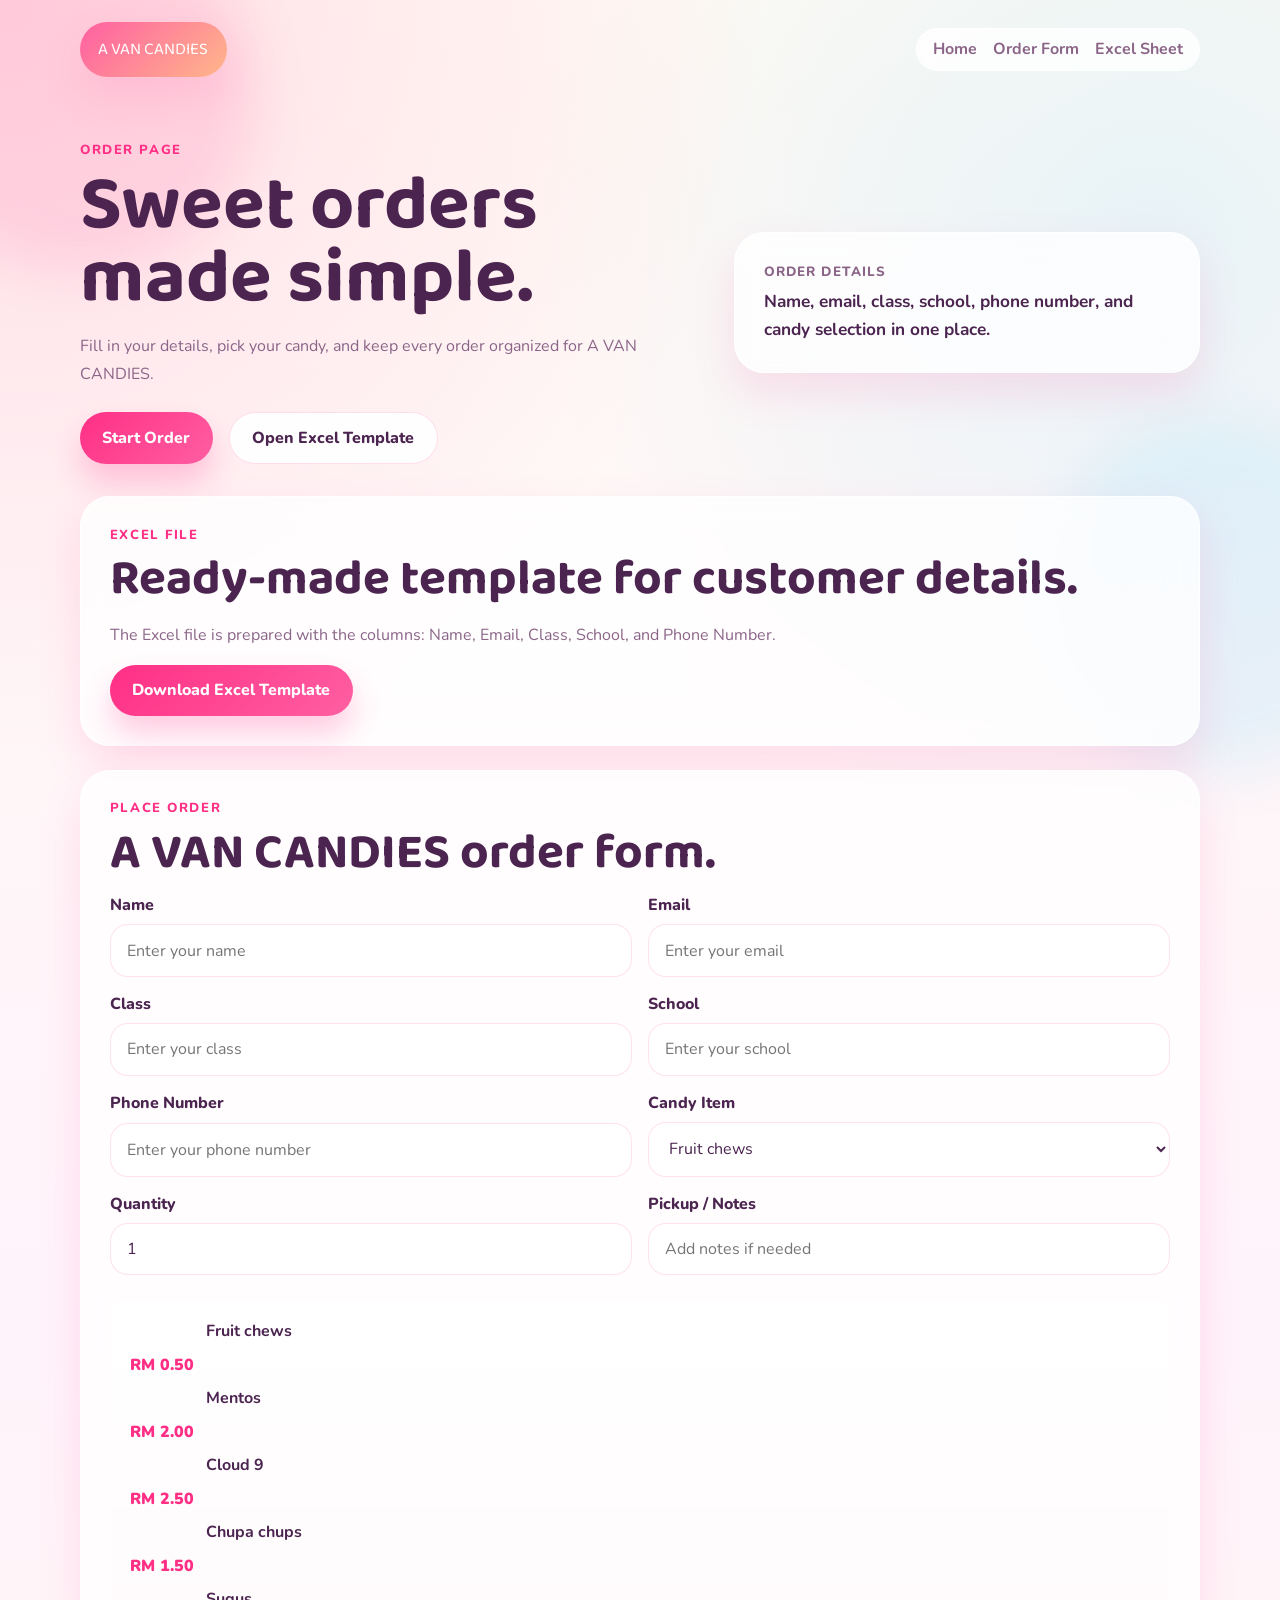
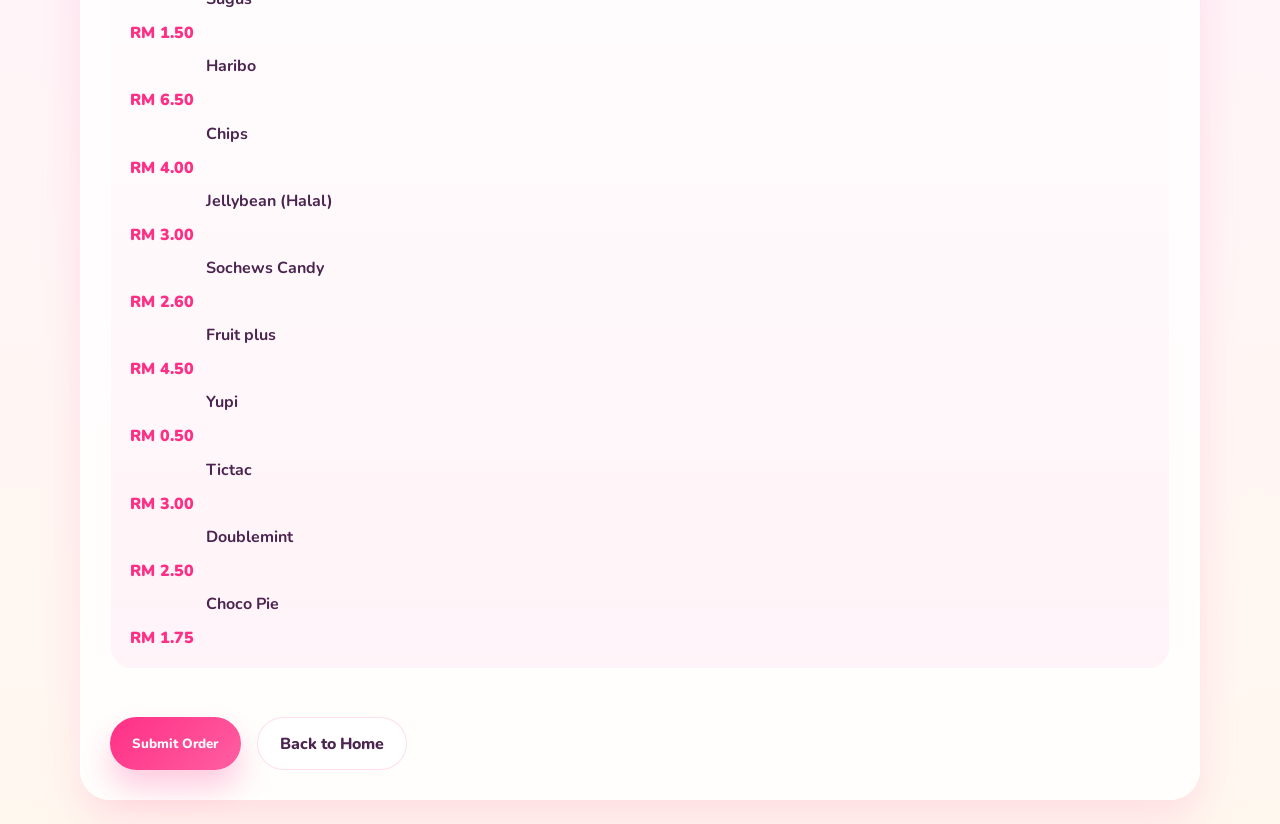
==== order.html @ fff5054a "Add files via upload" ====
<!DOCTYPE html>
<html lang="en">
<head>
    <meta charset="UTF-8">
    <meta name="viewport" content="width=device-width, initial-scale=1.0">
    <title>A VAN CANDIES | Order</title>
    <meta
        name="description"
        content="Place a candy order with A VAN CANDIES using a bright, simple order form."
    >
    <link rel="preconnect" href="https://fonts.googleapis.com">
    <link rel="preconnect" href="https://fonts.gstatic.com" crossorigin>
    <link
        href="https://fonts.googleapis.com/css2?family=Baloo+2:wght@400;600;700;800&family=Nunito:wght@400;600;700&display=swap"
        rel="stylesheet"
    >
    <link rel="stylesheet" href="order.css">
</head>
<body>
    <div class="background-glow background-glow-left"></div>
    <div class="background-glow background-glow-right"></div>

    <header class="site-header">
        <a class="brand-pill" href="index.html">A VAN CANDIES</a>
        <nav class="site-nav">
            <a href="index.html">Home</a>
            <a href="#order-form">Order Form</a>
            <a href="#sheet">Excel Sheet</a>
        </nav>
    </header>

    <main>
        <section class="hero">
            <div class="hero-copy">
                <p class="eyebrow">Order Page</p>
                <h1>Sweet orders made simple.</h1>
                <p class="hero-text">
                    Fill in your details, pick your candy, and keep every order organized for A VAN CANDIES.
                </p>
                <div class="hero-actions">
                    <a class="button button-primary" href="#order-form">Start Order</a>
                    <a class="button button-secondary" href="customer_orders_template.xlsx">Open Excel Template</a>
                </div>
            </div>
            <div class="hero-card">
                <span>Order Details</span>
                <strong>Name, email, class, school, phone number, and candy selection in one place.</strong>
            </div>
        </section>

        <section class="sheet-card" id="sheet">
            <div class="section-heading">
                <p class="eyebrow">Excel File</p>
                <h2>Ready-made template for customer details.</h2>
            </div>
            <p class="section-text">
                The Excel file is prepared with the columns: Name, Email, Class, School, and Phone Number.
            </p>
            <a class="button button-primary" href="customer_orders_template.xlsx">Download Excel Template</a>
        </section>

        <section class="form-card" id="order-form">
            <div class="section-heading">
                <p class="eyebrow">Place Order</p>
                <h2>A VAN CANDIES order form.</h2>
            </div>

            <form class="order-form">
                <div class="form-grid">
                    <label>
                        <span>Name</span>
                        <input type="text" name="name" placeholder="Enter your name">
                    </label>
                    <label>
                        <span>Email</span>
                        <input type="email" name="email" placeholder="Enter your email">
                    </label>
                    <label>
                        <span>Class</span>
                        <input type="text" name="class" placeholder="Enter your class">
                    </label>
                    <label>
                        <span>School</span>
                        <input type="text" name="school" placeholder="Enter your school">
                    </label>
                    <label>
                        <span>Phone Number</span>
                        <input type="tel" name="phone" placeholder="Enter your phone number">
                    </label>
                    <label>
                        <span>Candy Item</span>
                        <select name="item">
                            <option>Fruit chews</option>
                            <option>Mentos</option>
                            <option>Cloud 9</option>
                            <option>Chupa chups</option>
                            <option>Sugus</option>
                            <option>Haribo</option>
                            <option>Chips</option>
                            <option>Jellybean (Halal)</option>
                            <option>Sochews Candy</option>
                            <option>Fruit plus</option>
                            <option>Yupi</option>
                            <option>Tictac</option>
                            <option>Doublemint</option>
                            <option>Choco Pie</option>
                        </select>
                    </label>
                    <label>
                        <span>Quantity</span>
                        <input type="number" name="quantity" min="1" value="1">
                    </label>
                    <label>
                        <span>Pickup / Notes</span>
                        <input type="text" name="notes" placeholder="Add notes if needed">
                    </label>
                </div>

                <div class="price-board">
                    <div class="price-row"><strong>Fruit chews</strong><span>RM 0.50</span></div>
                    <div class="price-row"><strong>Mentos</strong><span>RM 2.00</span></div>
                    <div class="price-row"><strong>Cloud 9</strong><span>RM 2.50</span></div>
                    <div class="price-row"><strong>Chupa chups</strong><span>RM 1.50</span></div>
                    <div class="price-row"><strong>Sugus</strong><span>RM 1.50</span></div>
                    <div class="price-row"><strong>Haribo</strong><span>RM 6.50</span></div>
                    <div class="price-row"><strong>Chips</strong><span>RM 4.00</span></div>
                    <div class="price-row"><strong>Jellybean (Halal)</strong><span>RM 3.00</span></div>
                    <div class="price-row"><strong>Sochews Candy</strong><span>RM 2.60</span></div>
                    <div class="price-row"><strong>Fruit plus</strong><span>RM 4.50</span></div>
                    <div class="price-row"><strong>Yupi</strong><span>RM 0.50</span></div>
                    <div class="price-row"><strong>Tictac</strong><span>RM 3.00</span></div>
                    <div class="price-row"><strong>Doublemint</strong><span>RM 2.50</span></div>
                    <div class="price-row"><strong>Choco Pie</strong><span>RM 1.75</span></div>
                </div>

                <div class="form-actions">
                    <button type="submit" class="button button-primary">Submit Order</button>
                    <a class="button button-secondary" href="index.html">Back to Home</a>
                </div>
            </form>
        </section>
    </main>
</body>
</html>
---- order.css ----
:root {
    --bg: #fff7ef;
    --surface: rgba(255, 255, 255, 0.8);
    --surface-strong: rgba(255, 255, 255, 0.9);
    --text: #4b2450;
    --muted: #8b6588;
    --pink: #ff5fa2;
    --pink-deep: #ff2f85;
    --yellow: #ffd95c;
    --blue: #7cd8ff;
    --peach: #ffb78a;
    --shadow: 0 20px 42px rgba(255, 95, 162, 0.16);
    --radius-xl: 30px;
    --radius-lg: 22px;
}

* {
    box-sizing: border-box;
}

body {
    margin: 0;
    min-height: 100vh;
    font-family: "Nunito", sans-serif;
    color: var(--text);
    background:
        radial-gradient(circle at top left, rgba(255, 95, 162, 0.18), transparent 28%),
        radial-gradient(circle at 90% 10%, rgba(124, 216, 255, 0.18), transparent 25%),
        linear-gradient(180deg, #fffaf4 0%, #fff3fb 55%, #fff8ef 100%);
}

a {
    color: inherit;
    text-decoration: none;
}

.background-glow {
    position: fixed;
    width: 22rem;
    height: 22rem;
    border-radius: 999px;
    filter: blur(26px);
    opacity: 0.35;
    z-index: -1;
}

.background-glow-left {
    top: -5rem;
    left: -6rem;
    background: rgba(255, 95, 162, 0.45);
}

.background-glow-right {
    right: -7rem;
    bottom: 8rem;
    background: rgba(124, 216, 255, 0.42);
}

.site-header,
main {
    width: min(1120px, calc(100% - 2rem));
    margin: 0 auto;
}

.site-header {
    display: flex;
    justify-content: space-between;
    align-items: center;
    padding: 1.4rem 0 0;
}

.brand-pill {
    display: inline-flex;
    align-items: center;
    padding: 0.85rem 1.15rem;
    border-radius: 999px;
    background: linear-gradient(135deg, var(--pink), var(--peach));
    color: white;
    font-family: "Baloo 2", cursive;
    font-size: 1.05rem;
    box-shadow: var(--shadow);
}

.site-nav {
    display: flex;
    gap: 1rem;
    padding: 0.6rem 1rem;
    border-radius: 999px;
    background: var(--surface);
    border: 1px solid rgba(255, 255, 255, 0.7);
    backdrop-filter: blur(14px);
}

.site-nav a {
    font-weight: 700;
    color: var(--muted);
}

.hero {
    display: grid;
    grid-template-columns: 1.15fr 0.85fr;
    gap: 1.5rem;
    align-items: center;
    padding: 4rem 0 2rem;
}

.eyebrow {
    margin: 0 0 0.7rem;
    color: var(--pink-deep);
    font-weight: 800;
    letter-spacing: 0.12em;
    text-transform: uppercase;
    font-size: 0.82rem;
}

.hero h1,
.section-heading h2 {
    margin: 0;
    font-family: "Baloo 2", cursive;
}

.hero h1 {
    font-size: clamp(3rem, 6vw, 5rem);
    line-height: 0.95;
    max-width: 10ch;
}

.hero-text,
.section-text {
    color: var(--muted);
    line-height: 1.75;
}

.hero-actions,
.form-actions {
    display: flex;
    gap: 1rem;
    margin-top: 1.5rem;
    flex-wrap: wrap;
}

.button {
    display: inline-flex;
    align-items: center;
    justify-content: center;
    min-height: 3.1rem;
    padding: 0.9rem 1.4rem;
    border-radius: 999px;
    border: 0;
    cursor: pointer;
    font-weight: 800;
    font-family: inherit;
}

.button-primary {
    color: white;
    background: linear-gradient(135deg, var(--pink-deep), var(--pink));
    box-shadow: 0 18px 30px rgba(255, 47, 133, 0.24);
}

.button-secondary {
    background: rgba(255, 255, 255, 0.92);
    color: var(--text);
    border: 1px solid rgba(255, 95, 162, 0.2);
}

.hero-card,
.sheet-card,
.form-card {
    padding: 1.8rem;
    border-radius: var(--radius-xl);
    background: var(--surface);
    border: 1px solid rgba(255, 255, 255, 0.75);
    backdrop-filter: blur(14px);
    box-shadow: var(--shadow);
}

.hero-card span {
    display: block;
    margin-bottom: 0.45rem;
    color: var(--muted);
    font-size: 0.84rem;
    font-weight: 800;
    letter-spacing: 0.08em;
    text-transform: uppercase;
}

.hero-card strong {
    font-size: 1.08rem;
    line-height: 1.6;
}

.sheet-card,
.form-card {
    margin-bottom: 1.5rem;
}

.section-heading {
    margin-bottom: 1rem;
}

.section-heading h2 {
    font-size: clamp(2rem, 4vw, 3.1rem);
    line-height: 1;
}

.order-form {
    display: grid;
    gap: 1.5rem;
}

.form-grid {
    display: grid;
    grid-template-columns: repeat(2, minmax(0, 1fr));
    gap: 1rem;
}

label {
    display: grid;
    gap: 0.5rem;
}

label span {
    font-weight: 800;
    color: var(--text);
}

input,
select {
    width: 100%;
    min-height: 3.2rem;
    padding: 0.9rem 1rem;
    border: 1px solid rgba(255, 95, 162, 0.18);
    border-radius: 18px;
    background: rgba(255, 255, 255, 0.9);
    color: var(--text);
    font: inherit;
}

.price-board {
    display: grid;
    gap: 0.7rem;
    padding: 1.2rem;
    border-radius: var(--radius-lg);
    background: linear-gradient(180deg, rgba(255, 255, 255, 0.92), rgba(255, 243, 248, 0.95));
    border: 1px solid rgba(255, 255, 255, 0.7);
}

.price-row {
    display: grid;
    grid-template-columns: auto 1fr auto;
    gap: 0.75rem;
    align-items: center;
    color: var(--text);
}

.price-row::after {
    content: "";
}

.price-row strong {
    font-size: 1rem;
}

.price-row span {
    justify-self: end;
    color: var(--pink-deep);
    font-weight: 900;
}

.price-row strong::after {
    content: "";
}

.price-row::before {
    content: "";
    order: 2;
    height: 0;
    border-bottom: 2px dotted rgba(139, 101, 136, 0.3);
}

.price-row strong {
    order: 1;
}

.price-row span {
    order: 3;
}

@media (max-width: 900px) {
    .hero,
    .form-grid {
        grid-template-columns: 1fr;
    }
}

@media (max-width: 720px) {
    .site-header {
        flex-direction: column;
        gap: 1rem;
    }

    .site-nav {
        width: 100%;
        justify-content: center;
        flex-wrap: wrap;
    }

    .hero h1 {
        font-size: clamp(2.5rem, 13vw, 4rem);
    }

    .hero-card,
    .sheet-card,
    .form-card {
        padding: 1.3rem;
    }
}
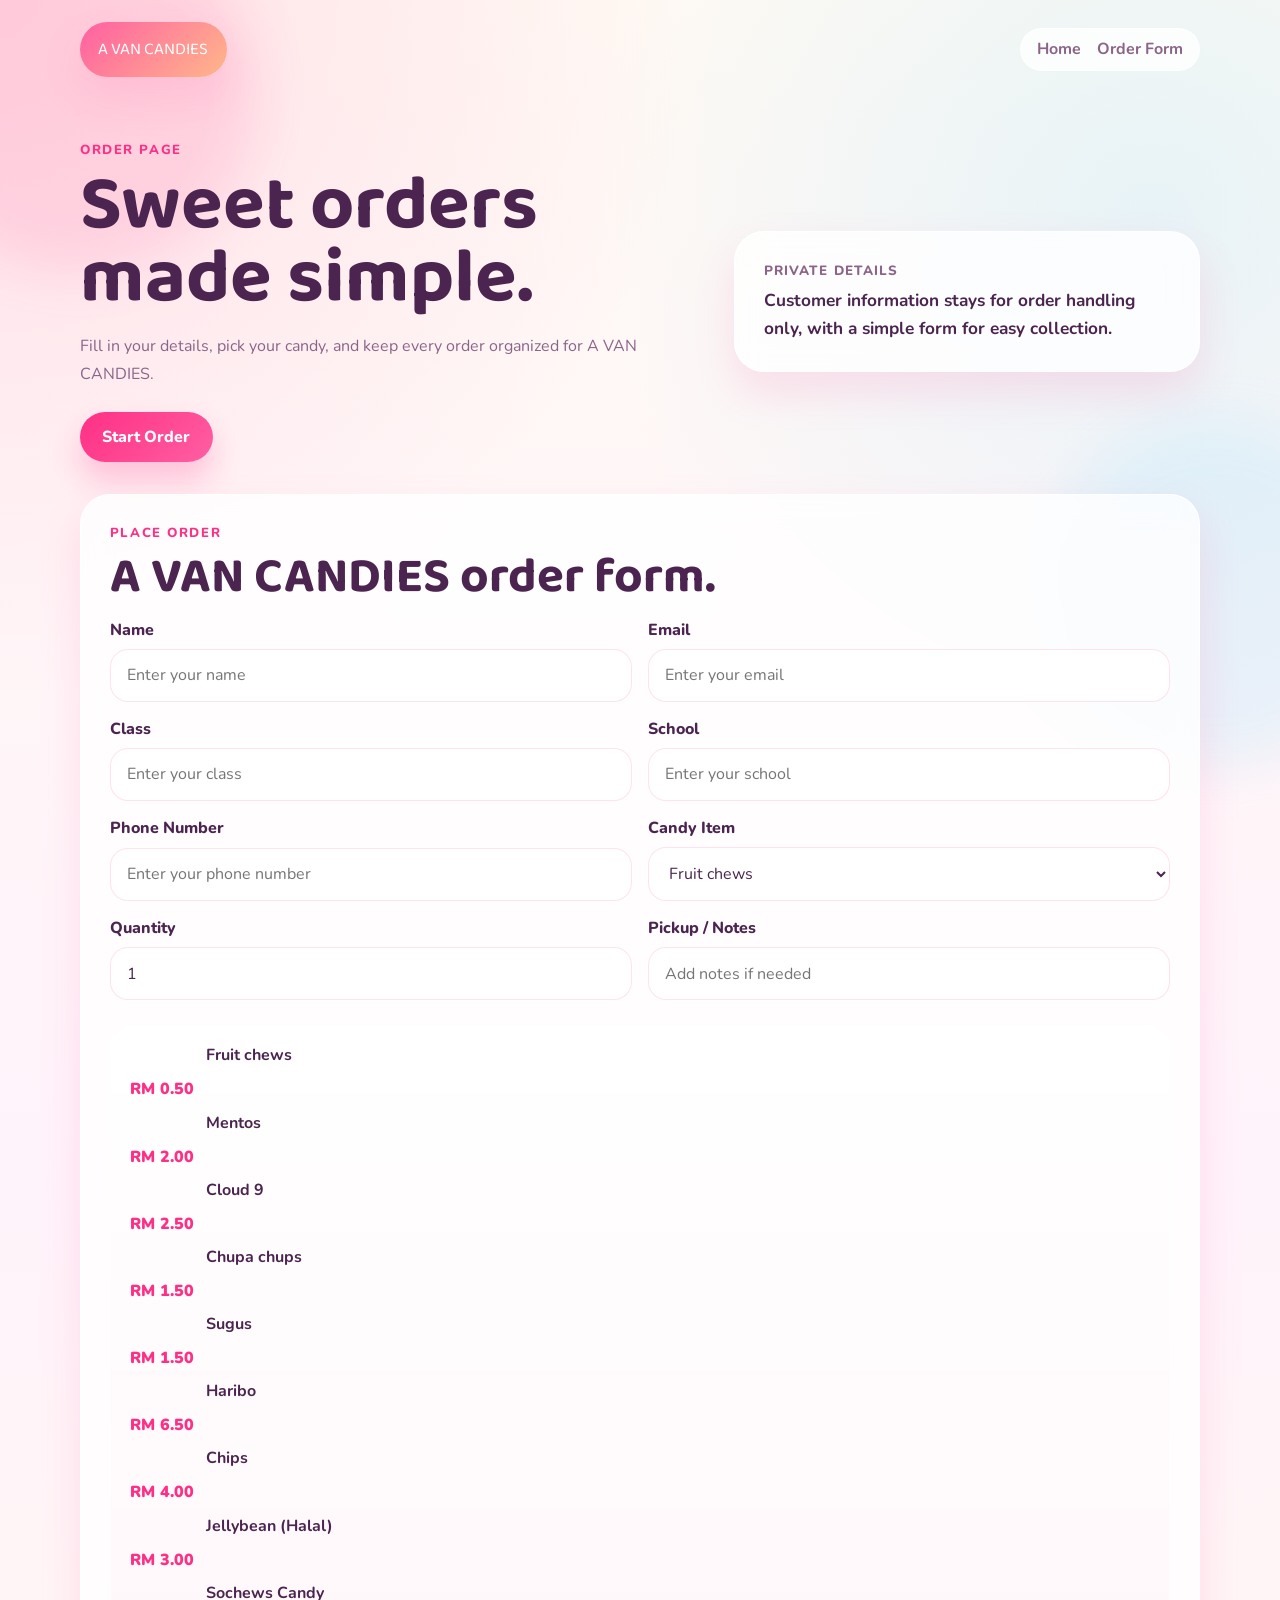
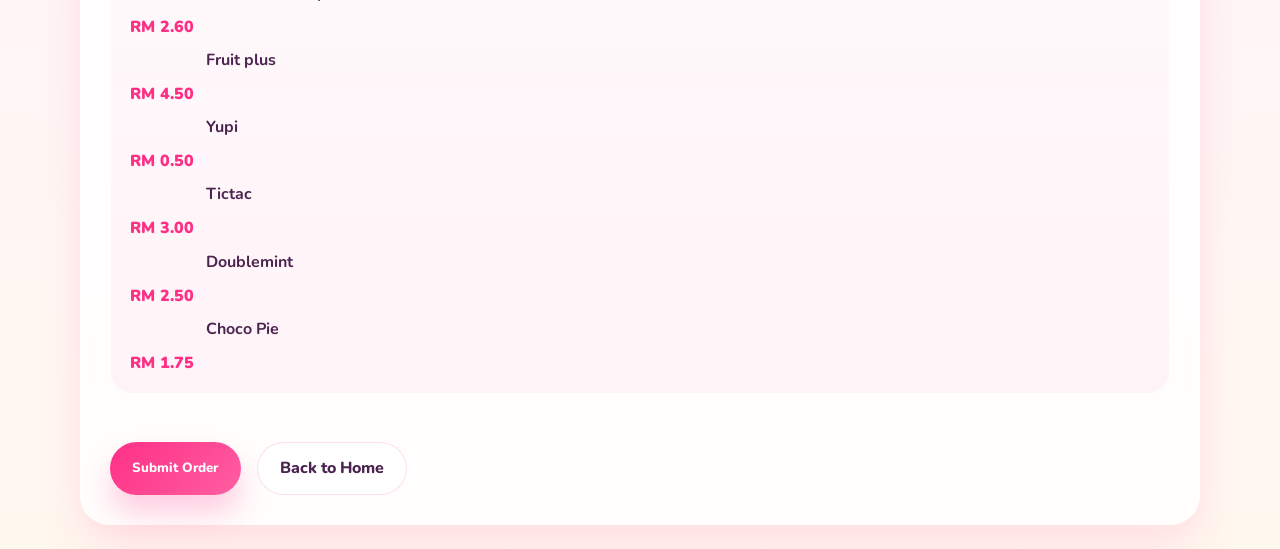
==== commit 17049f68: "Add files via upload" ====
--- a/order.html
+++ b/order.html
@@ -25,7 +25,6 @@
         <nav class="site-nav">
             <a href="index.html">Home</a>
             <a href="#order-form">Order Form</a>
-            <a href="#sheet">Excel Sheet</a>
         </nav>
     </header>
 
@@ -39,24 +38,12 @@
                 </p>
                 <div class="hero-actions">
                     <a class="button button-primary" href="#order-form">Start Order</a>
-                    <a class="button button-secondary" href="customer_orders_template.xlsx">Open Excel Template</a>
                 </div>
             </div>
             <div class="hero-card">
-                <span>Order Details</span>
-                <strong>Name, email, class, school, phone number, and candy selection in one place.</strong>
+                <span>Private Details</span>
+                <strong>Customer information stays for order handling only, with a simple form for easy collection.</strong>
             </div>
-        </section>
-
-        <section class="sheet-card" id="sheet">
-            <div class="section-heading">
-                <p class="eyebrow">Excel File</p>
-                <h2>Ready-made template for customer details.</h2>
-            </div>
-            <p class="section-text">
-                The Excel file is prepared with the columns: Name, Email, Class, School, and Phone Number.
-            </p>
-            <a class="button button-primary" href="customer_orders_template.xlsx">Download Excel Template</a>
         </section>
 
         <section class="form-card" id="order-form">
--- a/order.css
+++ b/order.css
@@ -165,7 +165,6 @@
 }
 
 .hero-card,
-.sheet-card,
 .form-card {
     padding: 1.8rem;
     border-radius: var(--radius-xl);
@@ -190,7 +189,6 @@
     line-height: 1.6;
 }
 
-.sheet-card,
 .form-card {
     margin-bottom: 1.5rem;
 }
@@ -311,7 +309,6 @@
     }
 
     .hero-card,
-    .sheet-card,
     .form-card {
         padding: 1.3rem;
     }
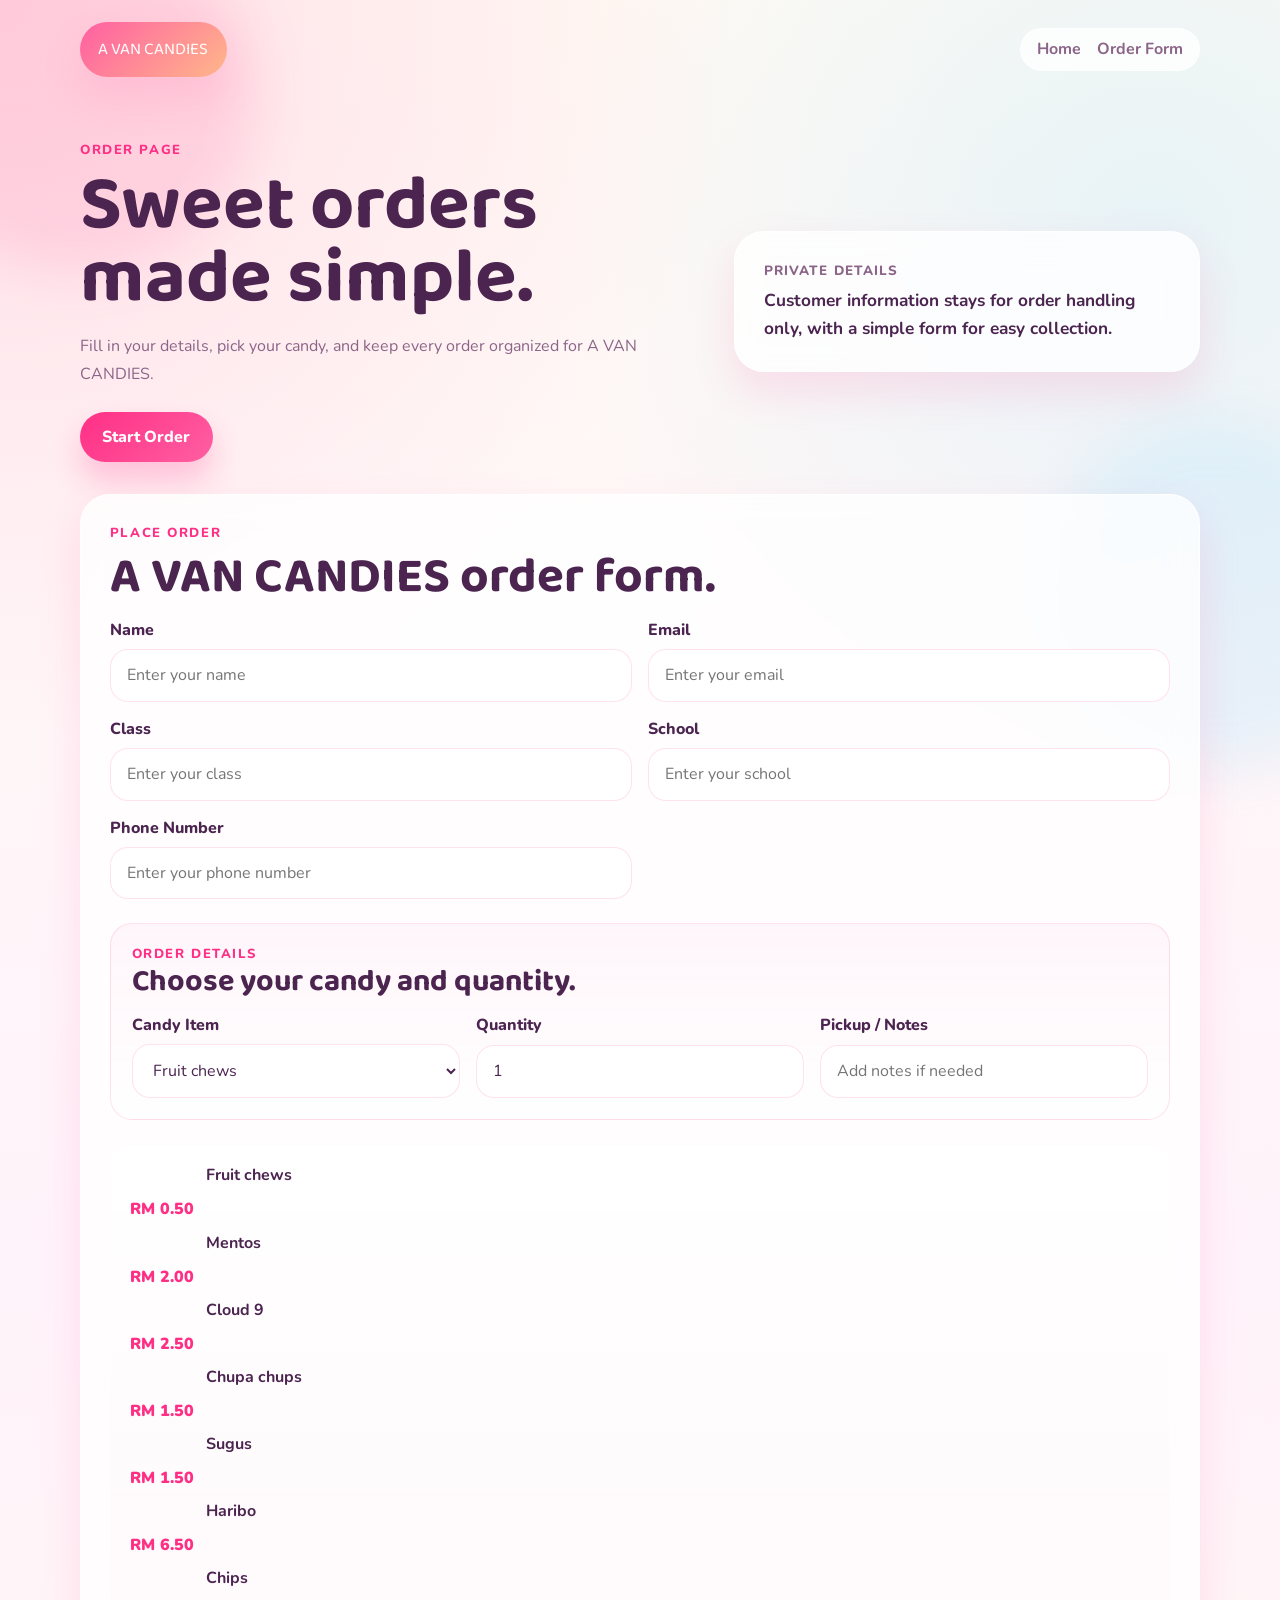
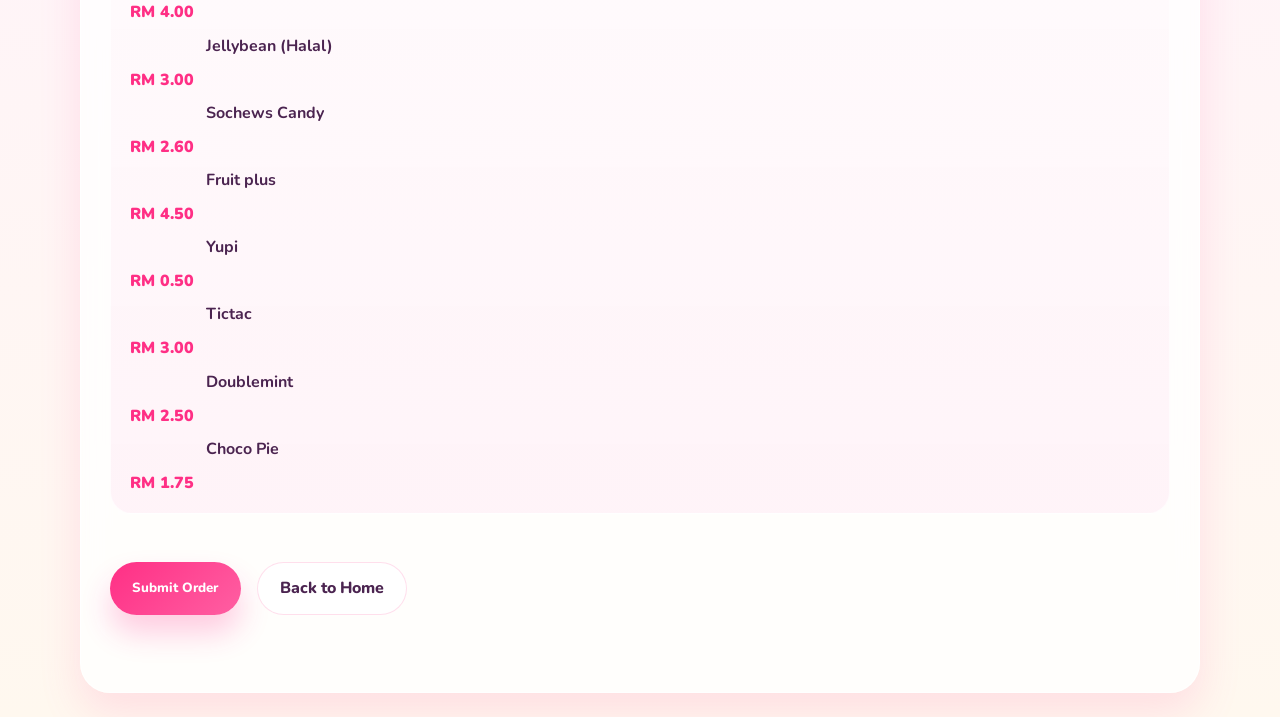
==== commit 89912c43: "Add files via upload" ====
--- a/order.html
+++ b/order.html
@@ -52,28 +52,37 @@
                 <h2>A VAN CANDIES order form.</h2>
             </div>
 
-            <form class="order-form">
+            <form class="order-form" id="orderForm">
                 <div class="form-grid">
                     <label>
                         <span>Name</span>
-                        <input type="text" name="name" placeholder="Enter your name">
+                        <input type="text" name="name" placeholder="Enter your name" required>
                     </label>
                     <label>
                         <span>Email</span>
-                        <input type="email" name="email" placeholder="Enter your email">
+                        <input type="email" name="email" placeholder="Enter your email" required>
                     </label>
                     <label>
                         <span>Class</span>
-                        <input type="text" name="class" placeholder="Enter your class">
+                        <input type="text" name="class" placeholder="Enter your class" required>
                     </label>
                     <label>
                         <span>School</span>
-                        <input type="text" name="school" placeholder="Enter your school">
+                        <input type="text" name="school" placeholder="Enter your school" required>
                     </label>
                     <label>
                         <span>Phone Number</span>
-                        <input type="tel" name="phone" placeholder="Enter your phone number">
+                        <input type="tel" name="phone" placeholder="Enter your phone number" required>
                     </label>
+                </div>
+
+                <div class="order-details-card">
+                    <div class="mini-heading">
+                        <p>Order Details</p>
+                        <h3>Choose your candy and quantity.</h3>
+                    </div>
+
+                    <div class="form-grid form-grid-order">
                     <label>
                         <span>Candy Item</span>
                         <select name="item">
@@ -95,12 +104,13 @@
                     </label>
                     <label>
                         <span>Quantity</span>
-                        <input type="number" name="quantity" min="1" value="1">
+                        <input type="number" name="quantity" min="1" value="1" required>
                     </label>
                     <label>
                         <span>Pickup / Notes</span>
                         <input type="text" name="notes" placeholder="Add notes if needed">
                     </label>
+                    </div>
                 </div>
 
                 <div class="price-board">
@@ -124,8 +134,10 @@
                     <button type="submit" class="button button-primary">Submit Order</button>
                     <a class="button button-secondary" href="index.html">Back to Home</a>
                 </div>
+                <p class="form-status" id="formStatus" aria-live="polite"></p>
             </form>
         </section>
     </main>
+    <script src="order.js"></script>
 </body>
 </html>
--- a/order.css
+++ b/order.css
@@ -193,6 +193,21 @@
     margin-bottom: 1.5rem;
 }
 
+.form-status {
+    margin: 0;
+    min-height: 1.5rem;
+    color: var(--muted);
+    font-weight: 700;
+}
+
+.form-status[data-state="success"] {
+    color: #1f8a52;
+}
+
+.form-status[data-state="error"] {
+    color: #b23068;
+}
+
 .section-heading {
     margin-bottom: 1rem;
 }
@@ -207,10 +222,41 @@
     gap: 1.5rem;
 }
 
+.order-details-card {
+    padding: 1.3rem;
+    border-radius: var(--radius-lg);
+    background: linear-gradient(180deg, rgba(255, 245, 250, 0.95), rgba(255, 255, 255, 0.9));
+    border: 1px solid rgba(255, 95, 162, 0.18);
+}
+
+.mini-heading {
+    margin-bottom: 1rem;
+}
+
+.mini-heading p {
+    margin: 0 0 0.25rem;
+    color: var(--pink-deep);
+    font-size: 0.82rem;
+    font-weight: 800;
+    letter-spacing: 0.12em;
+    text-transform: uppercase;
+}
+
+.mini-heading h3 {
+    margin: 0;
+    font-family: "Baloo 2", cursive;
+    font-size: 1.9rem;
+    line-height: 1;
+}
+
 .form-grid {
     display: grid;
     grid-template-columns: repeat(2, minmax(0, 1fr));
     gap: 1rem;
+}
+
+.form-grid-order {
+    grid-template-columns: repeat(3, minmax(0, 1fr));
 }
 
 label {
@@ -287,7 +333,8 @@
 
 @media (max-width: 900px) {
     .hero,
-    .form-grid {
+    .form-grid,
+    .form-grid-order {
         grid-template-columns: 1fr;
     }
 }
